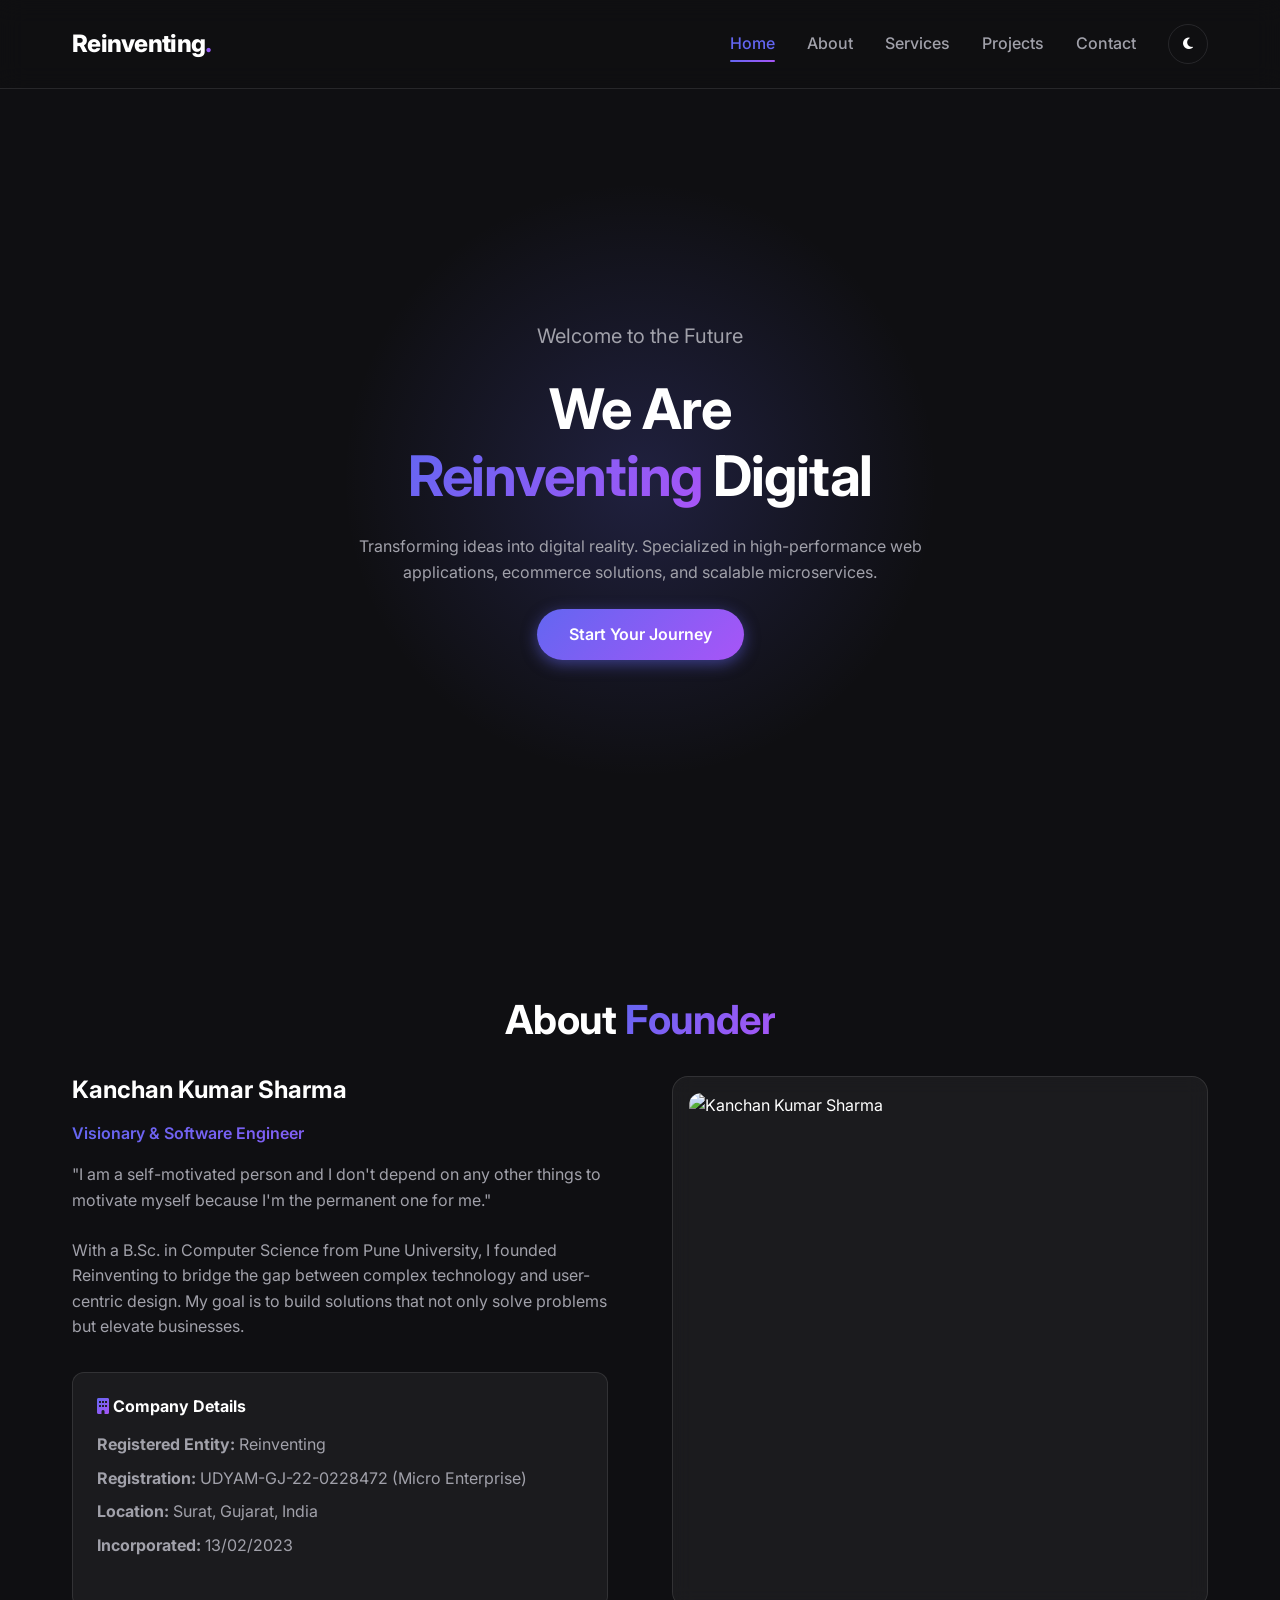
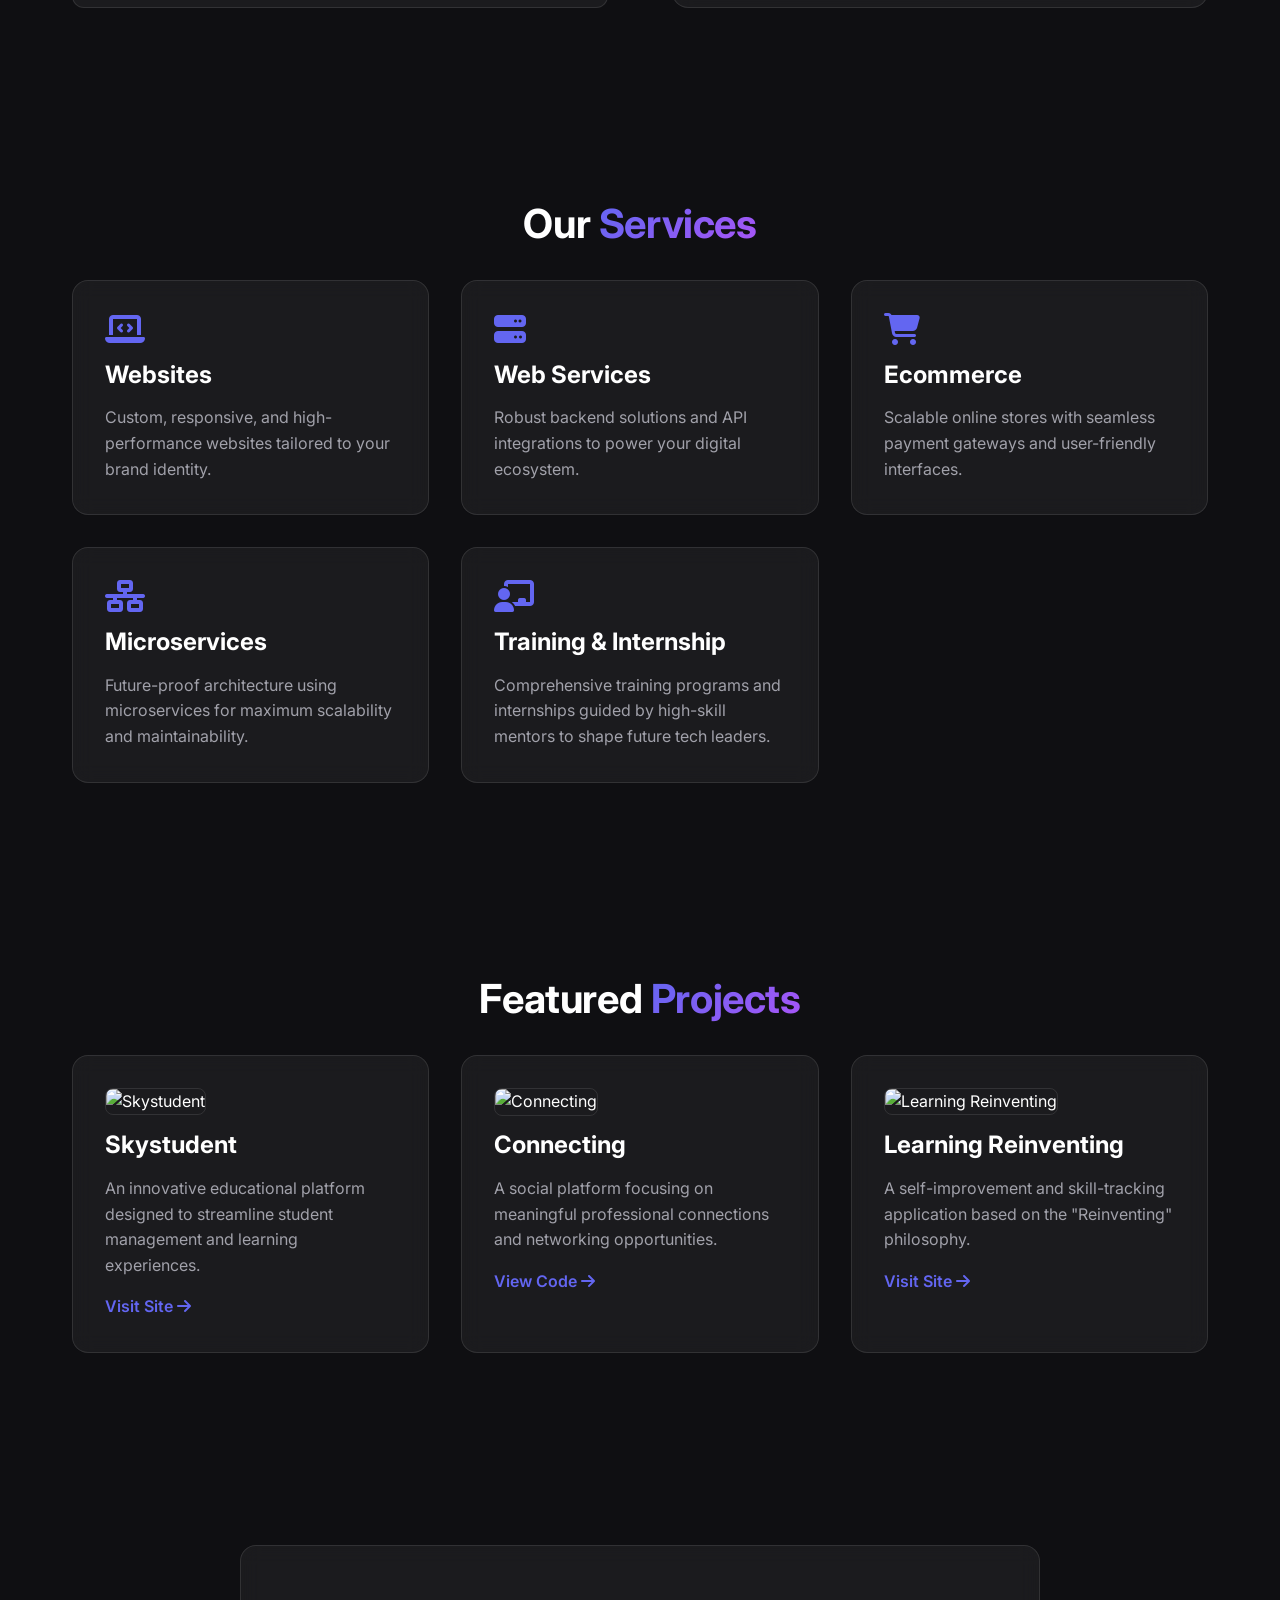
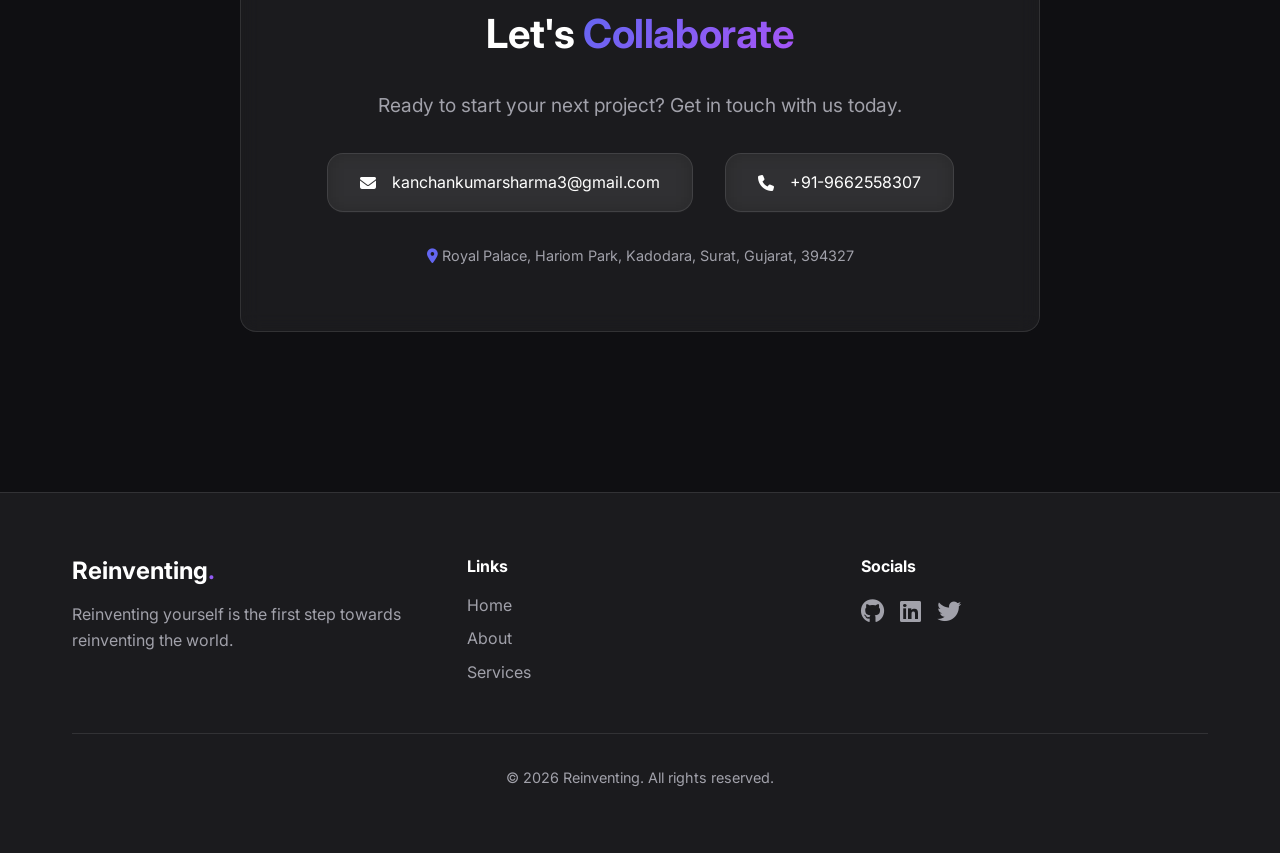
==== index.html @ d191ffe7 "Initial commit" ====
<!DOCTYPE html>
<html lang="en">

<head>
    <meta charset="UTF-8">
    <meta name="viewport" content="width=device-width, initial-scale=1.0">
    <title>Reinventing | Digital Innovation Services</title>
    <meta name="description"
        content="Reinventing - providing top-tier web services, ecommerce solutions, and microservices architecture.">
    <link rel="stylesheet" href="style.css">
    <!-- Google Fonts -->
    <link rel="preconnect" href="https://fonts.googleapis.com">
    <link rel="preconnect" href="https://fonts.gstatic.com" crossorigin>
    <link href="https://fonts.googleapis.com/css2?family=Inter:wght@300;400;600;700;800&display=swap" rel="stylesheet">
    <!-- Font Awesome for Icons -->
    <link rel="stylesheet" href="https://cdnjs.cloudflare.com/ajax/libs/font-awesome/6.4.0/css/all.min.css">
</head>

<body>

    <!-- Navigation -->
    <nav class="navbar">
        <div class="container nav-content">
            <a href="#" class="logo">Reinventing<span class="text-gradient">.</span></a>
            <div class="nav-links">
                <a href="#home">Home</a>
                <a href="#about">About</a>
                <a href="#services">Services</a>
                <a href="#projects">Projects</a>
                <a href="#contact">Contact</a>
                <button id="theme-toggle" class="theme-toggle" aria-label="Toggle Dark Mode">
                    <i class="fas fa-moon"></i>
                </button>
            </div>
        </div>
    </nav>

    <!-- Hero Section -->
    <section id="home" class="hero">
        <div class="container hero-content reveal">
            <span class="hero-subtitle">Welcome to the Future</span>
            <h1>We Are <br><span class="text-gradient">Reinventing</span> Digital</h1>
            <p style="color: var(--text-secondary); max-width: 600px; margin: 1.5rem auto;">
                Transforming ideas into digital reality. Specialized in high-performance web applications, ecommerce
                solutions, and scalable microservices.
            </p>
            <a href="#contact" class="btn">Start Your Journey</a>
        </div>
    </section>

    <!-- About Section -->
    <section id="about" class="section">
        <div class="container">
            <h2>About <span class="text-gradient">Founder</span></h2>
            <div class="about-content">
                <div class="about-text reveal">
                    <h3>Kanchan Kumar Sharma</h3>
                    <p class="text-gradient" style="font-weight: 600; margin-bottom: 1rem;">Visionary & Software
                        Engineer</p>
                    <p>
                        "I am a self-motivated person and I don't depend on any other things to motivate myself because
                        I'm the permanent one for me."
                    </p>
                    <p>
                        With a B.Sc. in Computer Science from Pune University, I founded Reinventing to bridge the gap
                        between complex technology and user-centric design. My goal is to build solutions that not only
                        solve problems but elevate businesses.
                    </p>

                    <div
                        style="margin-top: 2rem; padding: 1.5rem; background: var(--card-bg); border-radius: 12px; border: 1px solid var(--card-border);">
                        <h4 style="margin-bottom: 1rem;"><i class="fas fa-building text-gradient"></i> Company Details
                        </h4>
                        <p style="margin-bottom: 0.5rem;"><strong>Registered Entity:</strong> Reinventing</p>
                        <p style="margin-bottom: 0.5rem;"><strong>Registration:</strong> UDYAM-GJ-22-0228472 (Micro
                            Enterprise)</p>
                        <p style="margin-bottom: 0.5rem;"><strong>Location:</strong> Surat, Gujarat, India</p>
                        <p><strong>Incorporated:</strong> 13/02/2023</p>
                    </div>
                </div>
                <!-- Founder Image -->
                <div class="card reveal" style="padding: 1rem;">
                    <img src="https://portfolio.reinventing.in/images/kanchan.jpg" alt="Kanchan Kumar Sharma"
                        style="width: 100%; height: auto; border-radius: 12px;">
                </div>
            </div>
        </div>
    </section>

    <!-- Services Section -->
    <section id="services" class="section">
        <div class="container">
            <h2>Our <span class="text-gradient">Services</span></h2>
            <div class="grid">
                <div class="card reveal">
                    <i class="fas fa-laptop-code card-icon"></i>
                    <h3>Websites</h3>
                    <p style="color: var(--text-secondary);">
                        Custom, responsive, and high-performance websites tailored to your brand identity.
                    </p>
                </div>
                <div class="card reveal">
                    <i class="fas fa-server card-icon"></i>
                    <h3>Web Services</h3>
                    <p style="color: var(--text-secondary);">
                        Robust backend solutions and API integrations to power your digital ecosystem.
                    </p>
                </div>
                <div class="card reveal">
                    <i class="fas fa-shopping-cart card-icon"></i>
                    <h3>Ecommerce</h3>
                    <p style="color: var(--text-secondary);">
                        Scalable online stores with seamless payment gateways and user-friendly interfaces.
                    </p>
                </div>
                <div class="card reveal">
                    <i class="fas fa-network-wired card-icon"></i>
                    <h3>Microservices</h3>
                    <p style="color: var(--text-secondary);">
                        Future-proof architecture using microservices for maximum scalability and maintainability.
                    </p>
                </div>
                <div class="card reveal">
                    <i class="fas fa-chalkboard-teacher card-icon"></i>
                    <h3>Training & Internship</h3>
                    <p style="color: var(--text-secondary);">
                        Comprehensive training programs and internships guided by high-skill mentors to shape future
                        tech leaders.
                    </p>
                </div>
            </div>
        </div>
    </section>

    <!-- Projects Section -->
    <section id="projects" class="section">
        <div class="container">
            <h2>Featured <span class="text-gradient">Projects</span></h2>
            <div class="grid">
                <!-- Project 1 -->
                <div class="card reveal">
                    <img src="https://portfolio.reinventing.in/images/sky-student.png" alt="Skystudent"
                        class="projects-image">
                    <h3>Skystudent</h3>
                    <p style="color: var(--text-secondary); margin-bottom: 1rem;">
                        An innovative educational platform designed to streamline student management and learning
                        experiences.
                    </p>
                    <a href="https://www.skystudent.in/" target="_blank"
                        style="color: var(--primary-color); font-weight: 600;">Visit Site <i
                            class="fas fa-arrow-right"></i></a>
                </div>

                <!-- Project 2 -->
                <div class="card reveal">
                    <img src="https://portfolio.reinventing.in/images/connecting.png" alt="Connecting"
                        class="projects-image">
                    <h3>Connecting</h3>
                    <p style="color: var(--text-secondary); margin-bottom: 1rem;">
                        A social platform focusing on meaningful professional connections and networking opportunities.
                    </p>
                    <a href="https://github.com/kanchansketch" target="_blank"
                        style="color: var(--primary-color); font-weight: 600;">View Code <i
                            class="fas fa-arrow-right"></i></a>
                </div>

                <!-- Project 3 -->
                <div class="card reveal">
                    <img src="https://portfolio.reinventing.in/images/learning-reinventing.png"
                        alt="Learning Reinventing" class="projects-image">
                    <h3>Learning Reinventing</h3>
                    <p style="color: var(--text-secondary); margin-bottom: 1rem;">
                        A self-improvement and skill-tracking application based on the "Reinventing" philosophy.
                    </p>
                    <a href="https://angular.reinventing.in/" target="_blank"
                        style="color: var(--primary-color); font-weight: 600;">Visit Site <i
                            class="fas fa-arrow-right"></i></a>
                </div>
            </div>
        </div>
    </section>

    <!-- Contact Section -->
    <section id="contact" class="section">
        <div class="container">
            <div class="card reveal" style="text-align: center; max-width: 800px; margin: 0 auto; padding: 4rem 2rem;">
                <h2>Let's <span class="text-gradient">Collaborate</span></h2>
                <p style="color: var(--text-secondary); margin-bottom: 2rem; font-size: 1.2rem;">
                    Ready to start your next project? Get in touch with us today.
                </p>

                <div style="display: flex; flex-wrap: wrap; justify-content: center; gap: 2rem; margin-bottom: 2rem;">
                    <a href="mailto:kanchankumarsharma3@gmail.com" class="card"
                        style="padding: 1rem 2rem; display: flex; align-items: center; gap: 1rem;">
                        <i class="fas fa-envelope"></i> kanchankumarsharma3@gmail.com
                    </a>
                    <a href="tel:+919662558307" class="card"
                        style="padding: 1rem 2rem; display: flex; align-items: center; gap: 1rem;">
                        <i class="fas fa-phone"></i> +91-9662558307
                    </a>
                </div>

                <p style="color: var(--text-secondary); font-size: 0.9rem;">
                    <i class="fas fa-map-marker-alt" style="color: var(--primary-color);"></i>
                    Royal Palace, Hariom Park, Kadodara, Surat, Gujarat, 394327
                </p>
            </div>
        </div>
    </section>

    <footer>
        <div class="container">
            <div class="footer-content">
                <div>
                    <h3 style="margin-bottom: 1rem;">Reinventing<span class="text-gradient">.</span></h3>
                    <p style="color: var(--text-secondary);">
                        Reinventing yourself is the first step towards reinventing the world.
                    </p>
                </div>
                <div>
                    <h4>Links</h4>
                    <ul style="color: var(--text-secondary); display: flex; flex-direction: column; gap: 0.5rem;">
                        <li><a href="#home">Home</a></li>
                        <li><a href="#about">About</a></li>
                        <li><a href="#services">Services</a></li>
                    </ul>
                </div>
                <div>
                    <h4>Socials</h4>
                    <div style="display: flex; gap: 1rem;">
                        <a href="https://github.com/kanchansketch" target="_blank"
                            style="font-size: 1.5rem; color: var(--text-secondary);"><i class="fab fa-github"></i></a>
                        <a href="#" style="font-size: 1.5rem; color: var(--text-secondary);"><i
                                class="fab fa-linkedin"></i></a>
                        <a href="#" style="font-size: 1.5rem; color: var(--text-secondary);"><i
                                class="fab fa-twitter"></i></a>
                    </div>
                </div>
            </div>
            <div class="footer-bottom">
                <p>&copy; 2026 Reinventing. All rights reserved.</p>
            </div>
        </div>
    </footer>

    <script src="script.js"></script>
</body>

</html>
---- style.css ----
/* Premium Dark Theme Variables */
:root {
    --bg-color: #0f0f12;
    --card-bg: rgba(255, 255, 255, 0.05);
    --card-border: rgba(255, 255, 255, 0.1);
    --primary-color: #6366f1;
    --primary-glow: rgba(99, 102, 241, 0.5);
    --text-primary: #ffffff;
    --text-secondary: #a1a1aa;
    --accent-gradient: linear-gradient(135deg, #6366f1 0%, #a855f7 100%);
    --glass-blur: blur(12px);
    --transition: all 0.3s cubic-bezier(0.4, 0, 0.2, 1);
    --nav-bg: rgba(15, 15, 18, 0.8);
}

/* Light Theme Variables */
.light-mode {
    --bg-color: #f8fafc;
    --card-bg: rgba(255, 255, 255, 0.8);
    --card-border: rgba(0, 0, 0, 0.05);
    --primary-color: #4f46e5;
    --primary-glow: rgba(79, 70, 229, 0.2);
    --text-primary: #1e293b;
    --text-secondary: #64748b;
    --nav-bg: rgba(255, 255, 255, 0.85);
    --accent-gradient: linear-gradient(135deg, #4f46e5 0%, #9333ea 100%);
}

.light-mode .card {
    box-shadow: 0 4px 6px -1px rgba(0, 0, 0, 0.05);
}

/* Reset & Base Styles */
* {
    margin: 0;
    padding: 0;
    box-sizing: border-box;
}

body {
    background-color: var(--bg-color);
    color: var(--text-primary);
    font-family: 'Inter', system-ui, -apple-system, sans-serif;
    line-height: 1.6;
    overflow-x: hidden;
    transition: background-color 0.3s ease, color 0.3s ease;
}

/* Typography */
h1,
h2,
h3,
h4,
h5,
h6 {
    font-weight: 700;
    line-height: 1.2;
    margin-bottom: 1rem;
    color: var(--text-primary);
}

h1 {
    font-size: 3.5rem;
    letter-spacing: -0.02em;
}

h2 {
    font-size: 2.5rem;
    letter-spacing: -0.01em;
    margin-bottom: 2rem;
    text-align: center;
}

h3 {
    font-size: 1.5rem;
}

a {
    text-decoration: none;
    color: inherit;
    transition: var(--transition);
}

ul {
    list-style: none;
}

/* Utilities */
.container {
    max-width: 1200px;
    margin: 0 auto;
    padding: 0 2rem;
}

.section {
    padding: 6rem 0;
}

.text-gradient {
    background: var(--accent-gradient);
    -webkit-background-clip: text;
    -webkit-text-fill-color: transparent;
    background-clip: text;
}

.btn {
    display: inline-block;
    padding: 0.8rem 2rem;
    border-radius: 50px;
    background: var(--accent-gradient);
    color: white;
    font-weight: 600;
    border: none;
    cursor: pointer;
    box-shadow: 0 4px 15px var(--primary-glow);
    transition: var(--transition);
}

.btn:hover {
    transform: translateY(-2px);
    box-shadow: 0 8px 25px var(--primary-glow);
}

/* Navbar */
.navbar {
    position: fixed;
    top: 0;
    left: 0;
    width: 100%;
    padding: 1.5rem 0;
    z-index: 1000;
    backdrop-filter: var(--glass-blur);
    background: var(--nav-bg);
    border-bottom: 1px solid var(--card-border);
    transition: all 0.3s ease;
}

.navbar.scrolled {
    padding: 1rem 0;
    background: var(--nav-bg);
    box-shadow: 0 4px 20px -5px rgba(0, 0, 0, 0.1);
}

.nav-content {
    display: flex;
    justify-content: space-between;
    align-items: center;
}

.logo {
    font-size: 1.5rem;
    font-weight: 800;
    letter-spacing: -0.03em;
}

.nav-links {
    display: flex;
    gap: 2rem;
    align-items: center;
}

.nav-links a {
    color: var(--text-secondary);
    font-weight: 500;
    position: relative;
}

.nav-links a:hover,
.nav-links a.active {
    color: var(--primary-color);
}

/* Active Link Indicator */
.nav-links a.active::after {
    content: '';
    position: absolute;
    bottom: -5px;
    left: 0;
    width: 100%;
    height: 2px;
    background: var(--accent-gradient);
    border-radius: 2px;
}

/* Theme Toggle Button */
.theme-toggle {
    background: transparent;
    border: 1px solid var(--card-border);
    color: var(--text-primary);
    width: 40px;
    height: 40px;
    border-radius: 50%;
    display: flex;
    align-items: center;
    justify-content: center;
    cursor: pointer;
    transition: var(--transition);
}

.theme-toggle:hover {
    background: var(--card-bg);
    border-color: var(--primary-color);
}

/* Hero Section */
.hero {
    min-height: 100vh;
    display: flex;
    align-items: center;
    justify-content: center;
    text-align: center;
    position: relative;
    padding-top: 5rem;
}

.hero::before {
    content: '';
    position: absolute;
    top: 20%;
    left: 50%;
    transform: translateX(-50%);
    width: 600px;
    height: 600px;
    background: radial-gradient(circle, var(--primary-glow) 0%, transparent 70%);
    opacity: 0.4;
    z-index: -1;
    pointer-events: none;
}

.hero-subtitle {
    font-size: 1.25rem;
    color: var(--text-secondary);
    margin-bottom: 1.5rem;
    display: block;
}

/* Cards Grid */
.grid {
    display: grid;
    grid-template-columns: repeat(auto-fit, minmax(300px, 1fr));
    gap: 2rem;
}

.card {
    background: var(--card-bg);
    border: 1px solid var(--card-border);
    padding: 2rem;
    border-radius: 16px;
    transition: var(--transition);
    height: 100%;
    backdrop-filter: blur(10px);
}

.card:hover {
    transform: translateY(-5px);
    border-color: var(--primary-color);
    box-shadow: 0 10px 30px -10px rgba(0, 0, 0, 0.1);
}

.card-icon {
    font-size: 2rem;
    margin-bottom: 1rem;
    color: var(--primary-color);
}

/* Project Images */
.projects-image {
    width: 100%;
    height: 200px;
    object-fit: cover;
    border-radius: 8px;
    margin-bottom: 1rem;
    border: 1px solid var(--card-border);
}

/* About Section */
.about-content {
    display: grid;
    grid-template-columns: 1fr 1fr;
    gap: 4rem;
    align-items: center;
}

.about-text p {
    margin-bottom: 1.5rem;
    color: var(--text-secondary);
}

.stats-grid {
    display: grid;
    grid-template-columns: repeat(2, 1fr);
    gap: 1.5rem;
    margin-top: 2rem;
}

.stat-item h4 {
    font-size: 2.5rem;
    margin-bottom: 0.5rem;
}

/* footer */
footer {
    border-top: 1px solid var(--card-border);
    padding: 4rem 0;
    margin-top: 4rem;
    background: var(--card-bg);
}

.footer-content {
    display: grid;
    grid-template-columns: repeat(auto-fit, minmax(200px, 1fr));
    gap: 3rem;
    margin-bottom: 3rem;
}

.footer-bottom {
    text-align: center;
    padding-top: 2rem;
    border-top: 1px solid var(--card-border);
    color: var(--text-secondary);
    font-size: 0.9rem;
}

/* Animations */
.reveal {
    opacity: 0;
    transform: translateY(30px);
    transition: all 0.8s ease-out;
}

.reveal.active {
    opacity: 1;
    transform: translateY(0);
}

/* Mobile Responsiveness */
@media (max-width: 768px) {
    h1 {
        font-size: 2.5rem;
    }

    h2 {
        font-size: 2rem;
    }

    .about-content {
        grid-template-columns: 1fr;
    }

    .nav-links {
        display: none;
        /* Add toggle later if needed */
    }
}
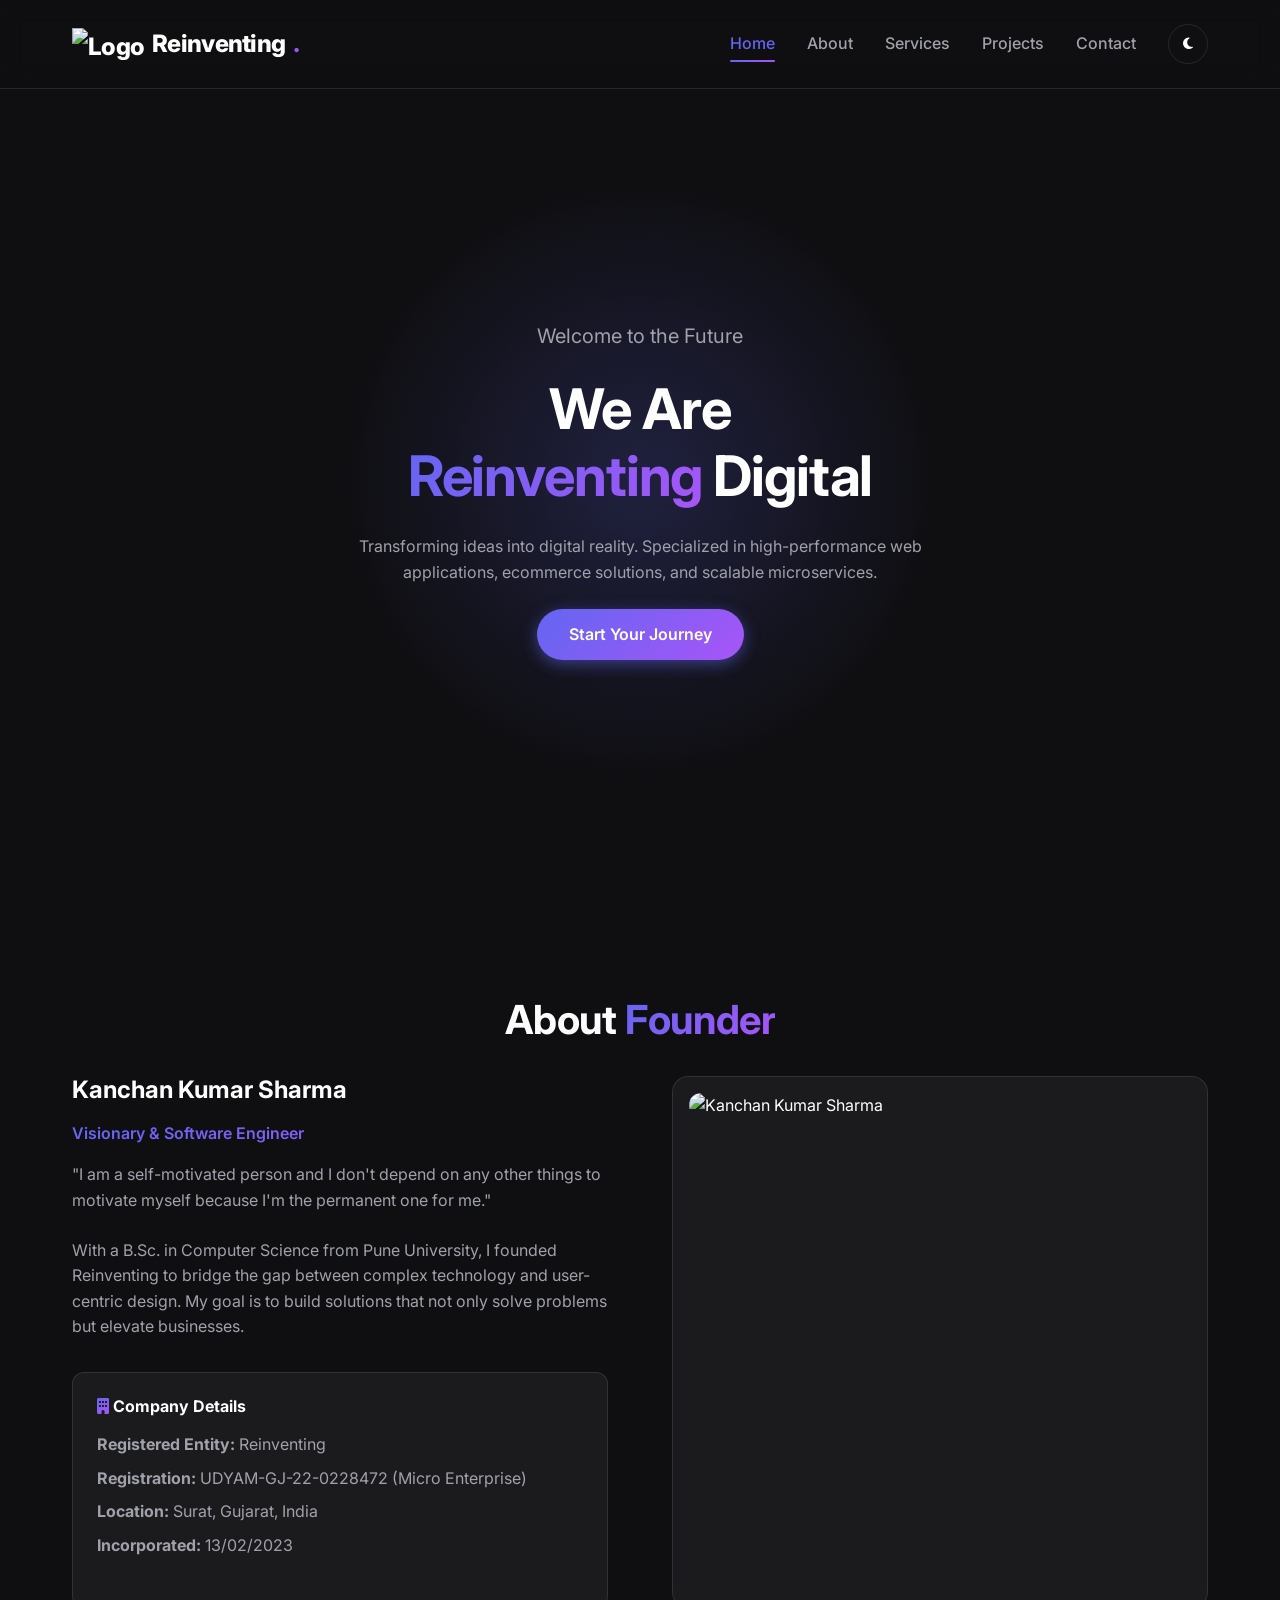
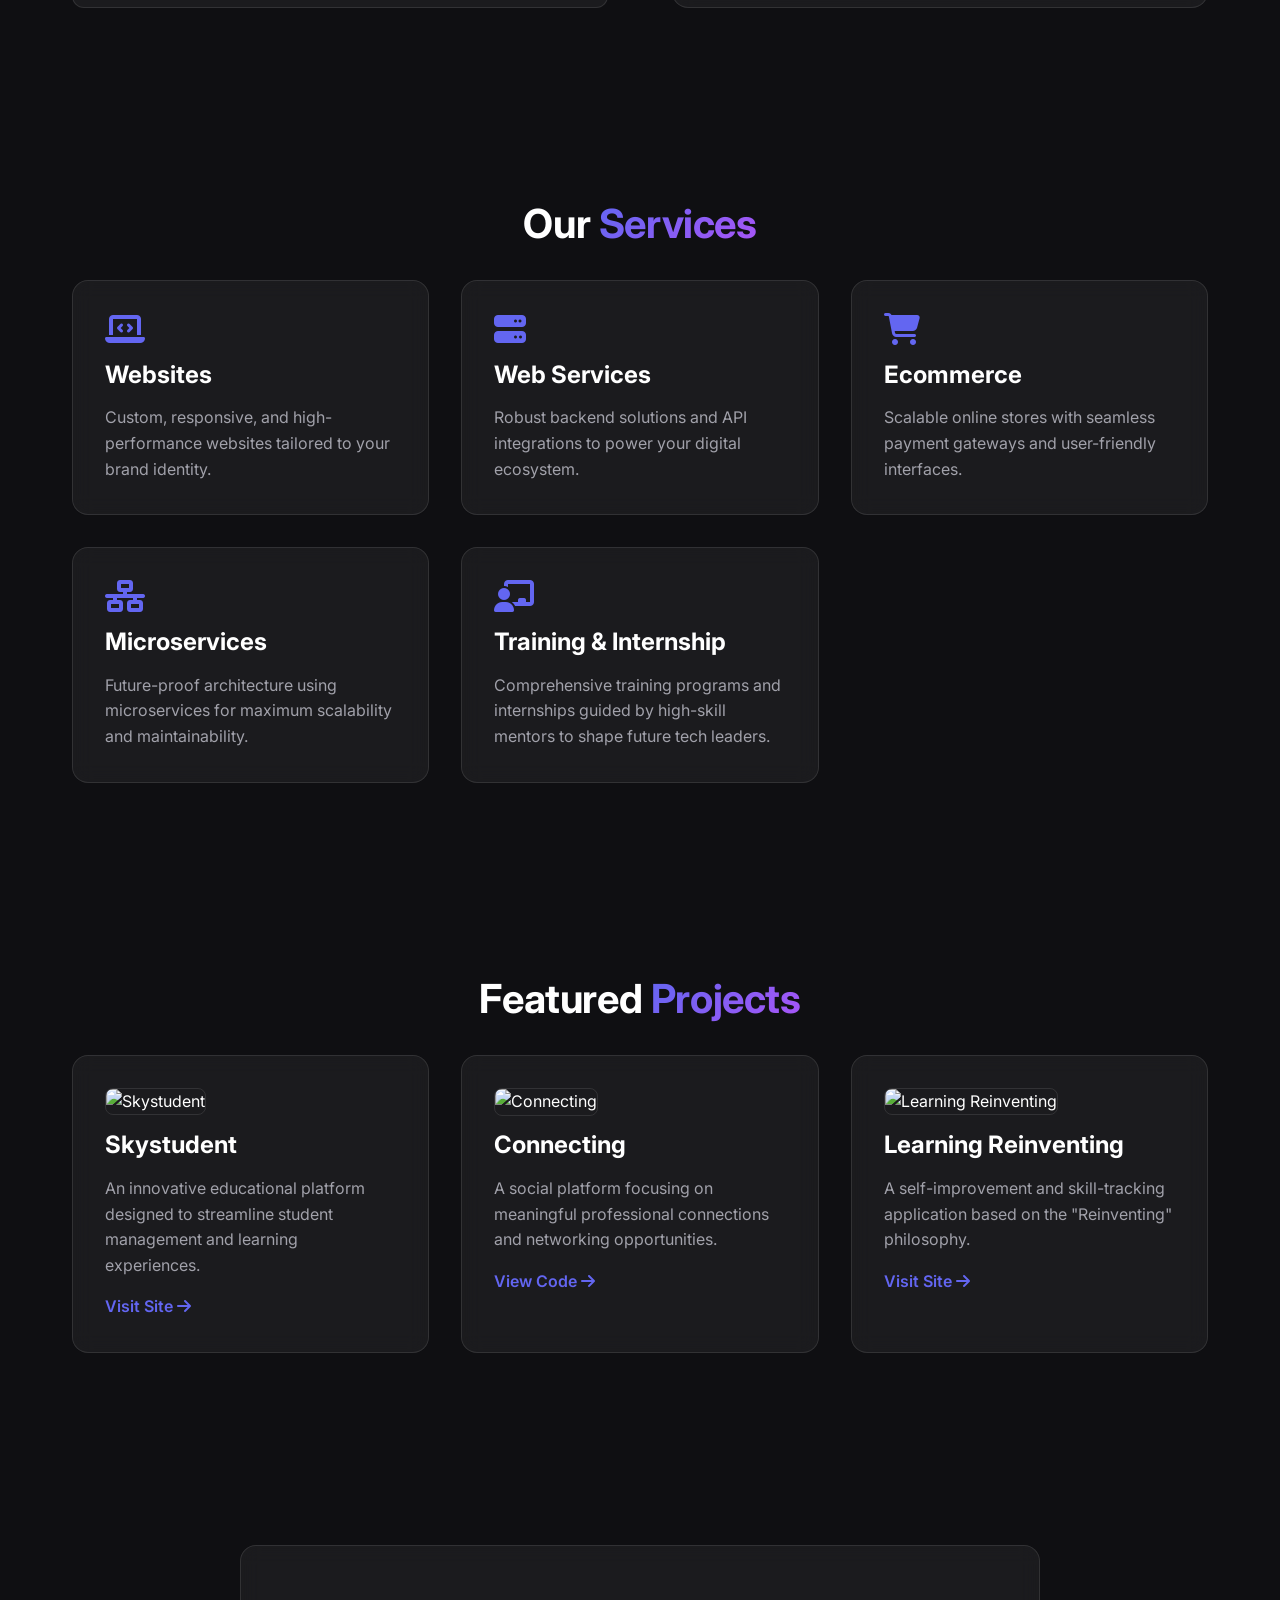
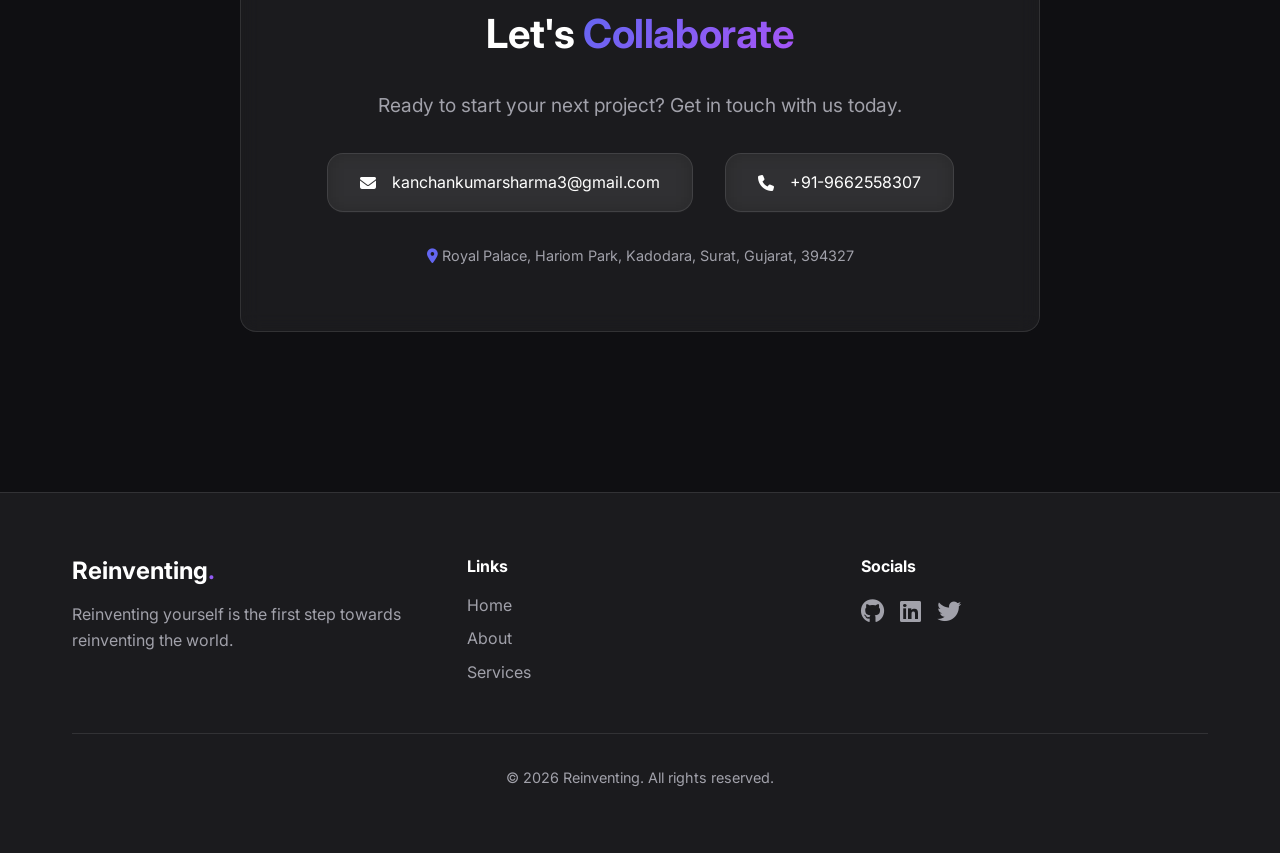
==== commit c64f6eaa: "Add portfolio logo" ====
--- a/index.html
+++ b/index.html
@@ -21,7 +21,10 @@
     <!-- Navigation -->
     <nav class="navbar">
         <div class="container nav-content">
-            <a href="#" class="logo">Reinventing<span class="text-gradient">.</span></a>
+            <a href="#" class="logo" style="display: flex; align-items: center; gap: 8px;">
+                <img src="https://img.icons8.com/color/48/000000/mind-map.png" alt="Logo" style="height: 32px;">
+                Reinventing<span class="text-gradient">.</span>
+            </a>
             <div class="nav-links">
                 <a href="#home">Home</a>
                 <a href="#about">About</a>
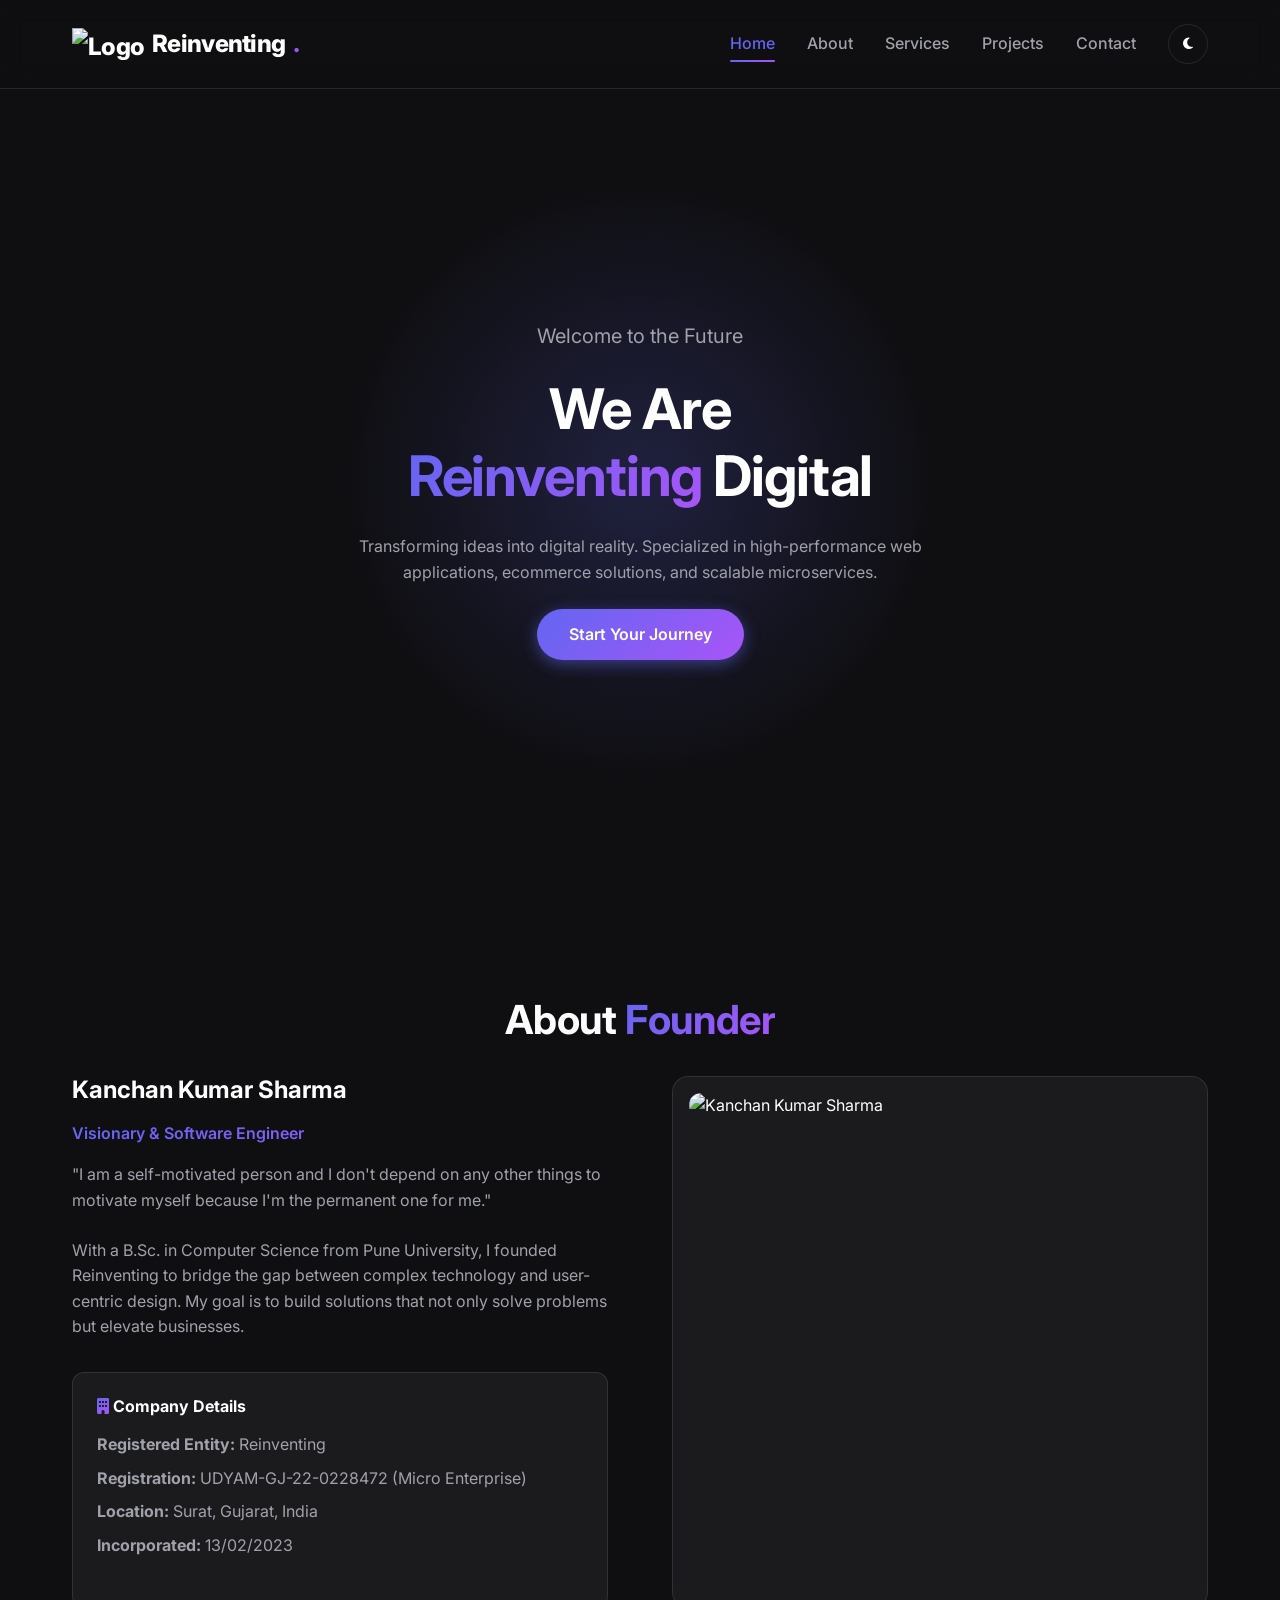
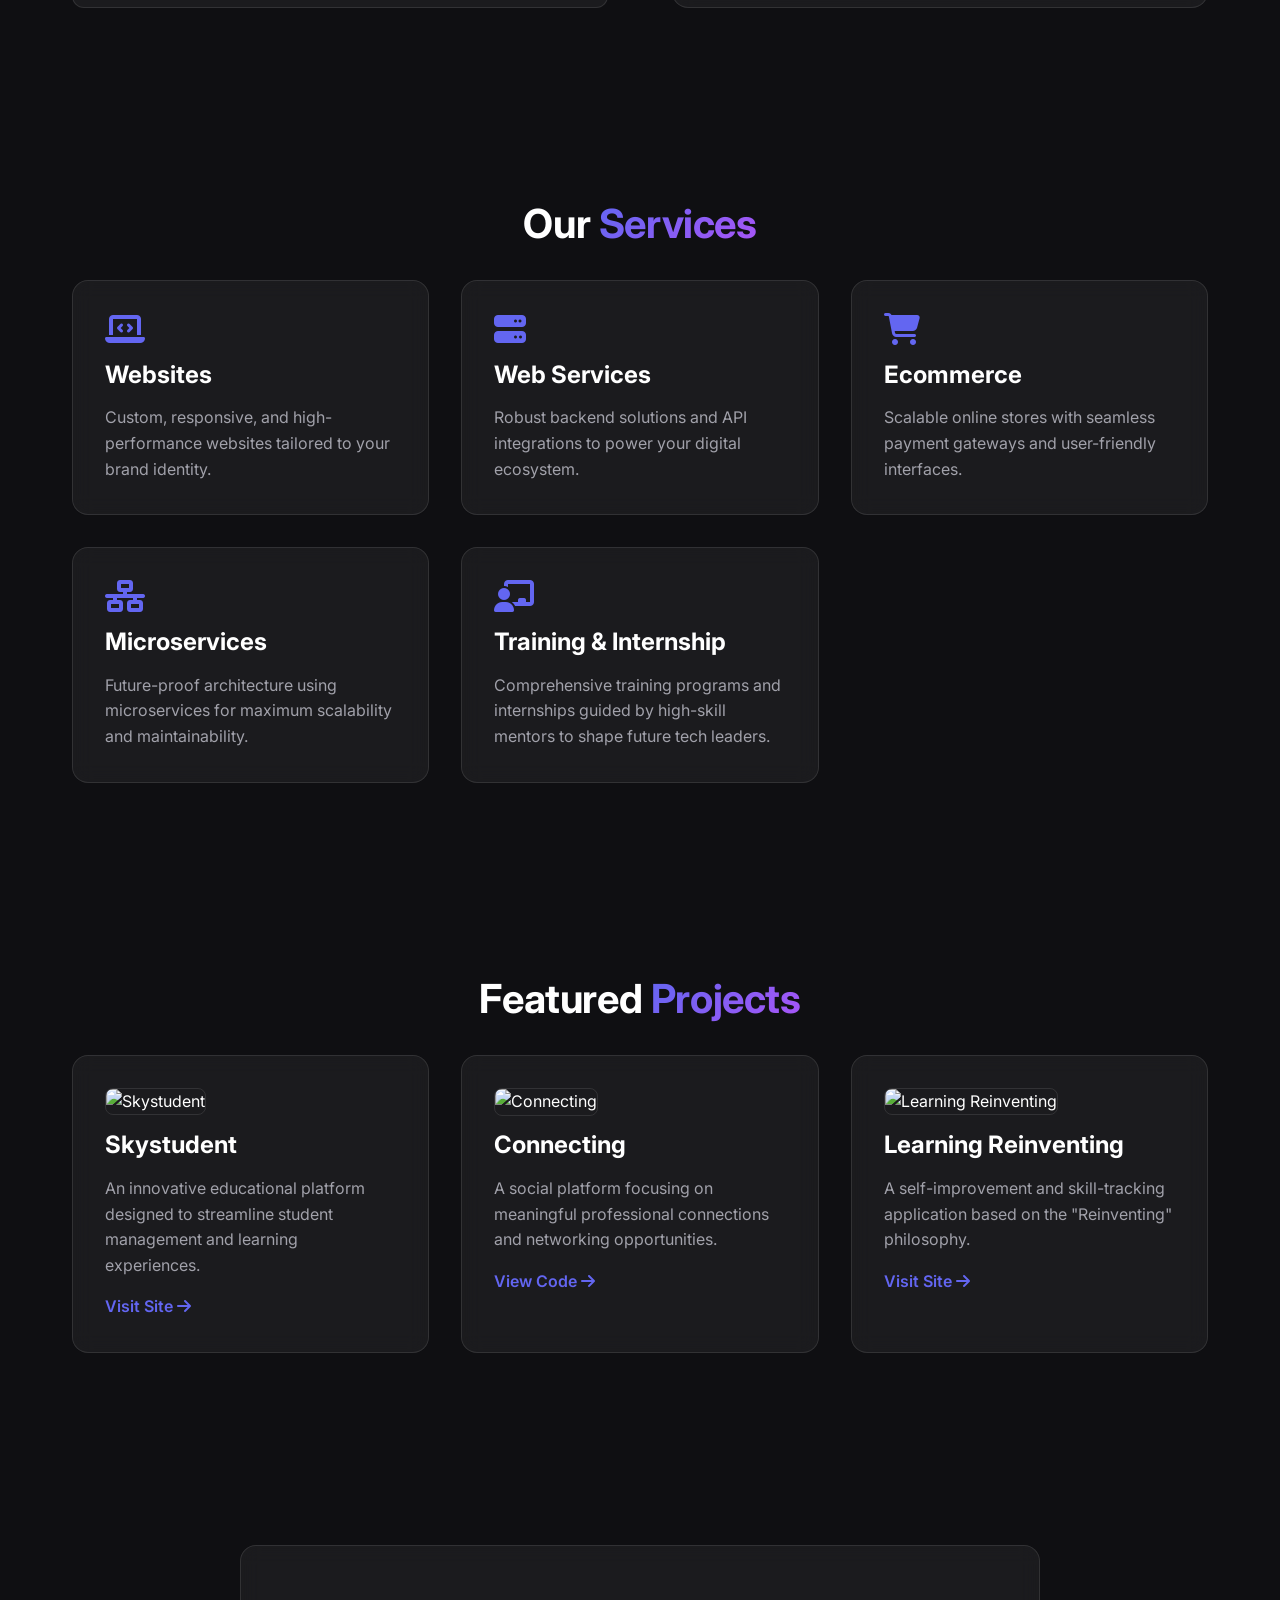
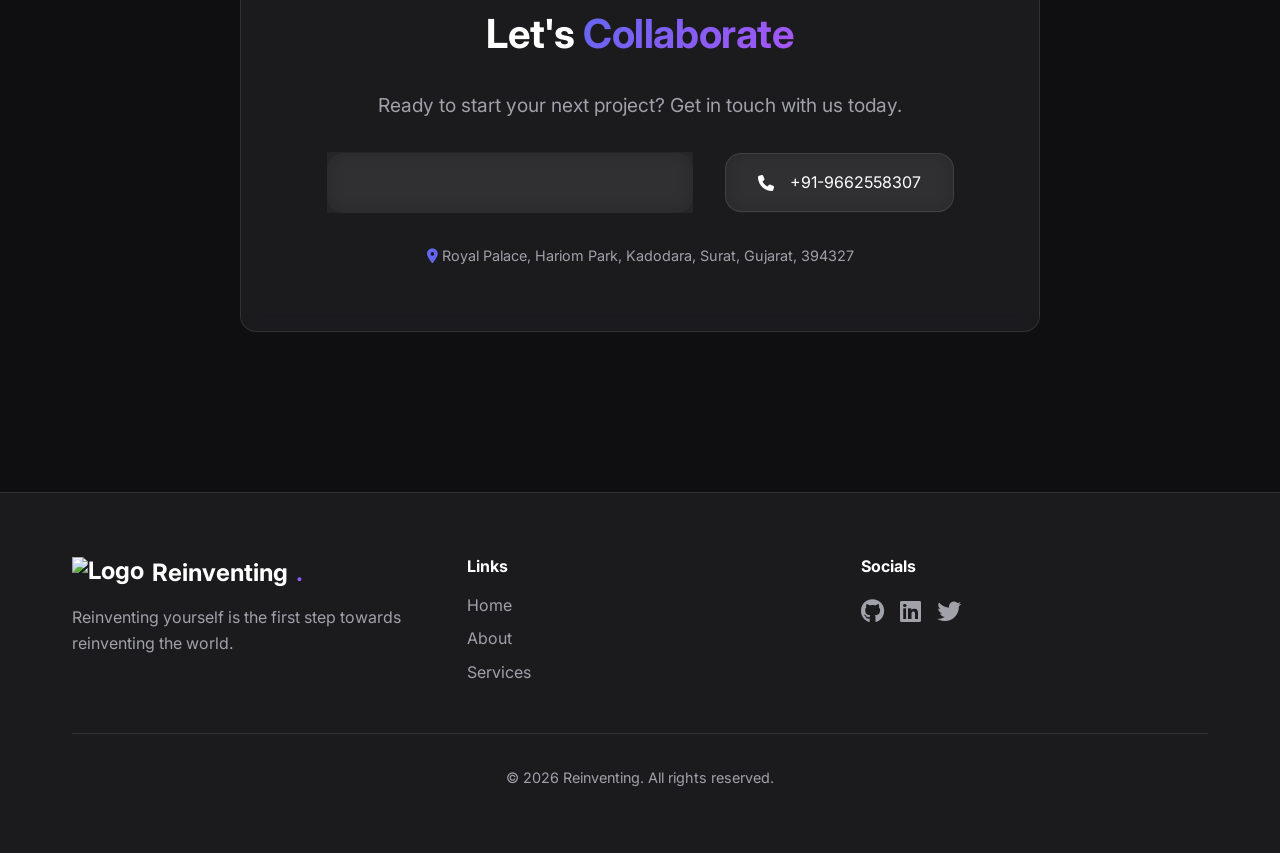
==== commit 702eb1a6: "Updated logo" ====
--- a/index.html
+++ b/index.html
@@ -5,6 +5,7 @@
     <meta charset="UTF-8">
     <meta name="viewport" content="width=device-width, initial-scale=1.0">
     <title>Reinventing | Digital Innovation Services</title>
+    <link rel="icon" href="https://img.icons8.com/color/48/000000/mind-map.png">
     <meta name="description"
         content="Reinventing - providing top-tier web services, ecommerce solutions, and microservices architecture.">
     <link rel="stylesheet" href="style.css">
@@ -215,7 +216,10 @@
         <div class="container">
             <div class="footer-content">
                 <div>
-                    <h3 style="margin-bottom: 1rem;">Reinventing<span class="text-gradient">.</span></h3>
+                    <h3 style="margin-bottom: 1rem; display: flex; align-items: center; gap: 8px;">
+                        <img src="https://img.icons8.com/color/48/000000/mind-map.png" alt="Logo" style="height: 32px;">
+                        Reinventing<span class="text-gradient">.</span>
+                    </h3>
                     <p style="color: var(--text-secondary);">
                         Reinventing yourself is the first step towards reinventing the world.
                     </p>
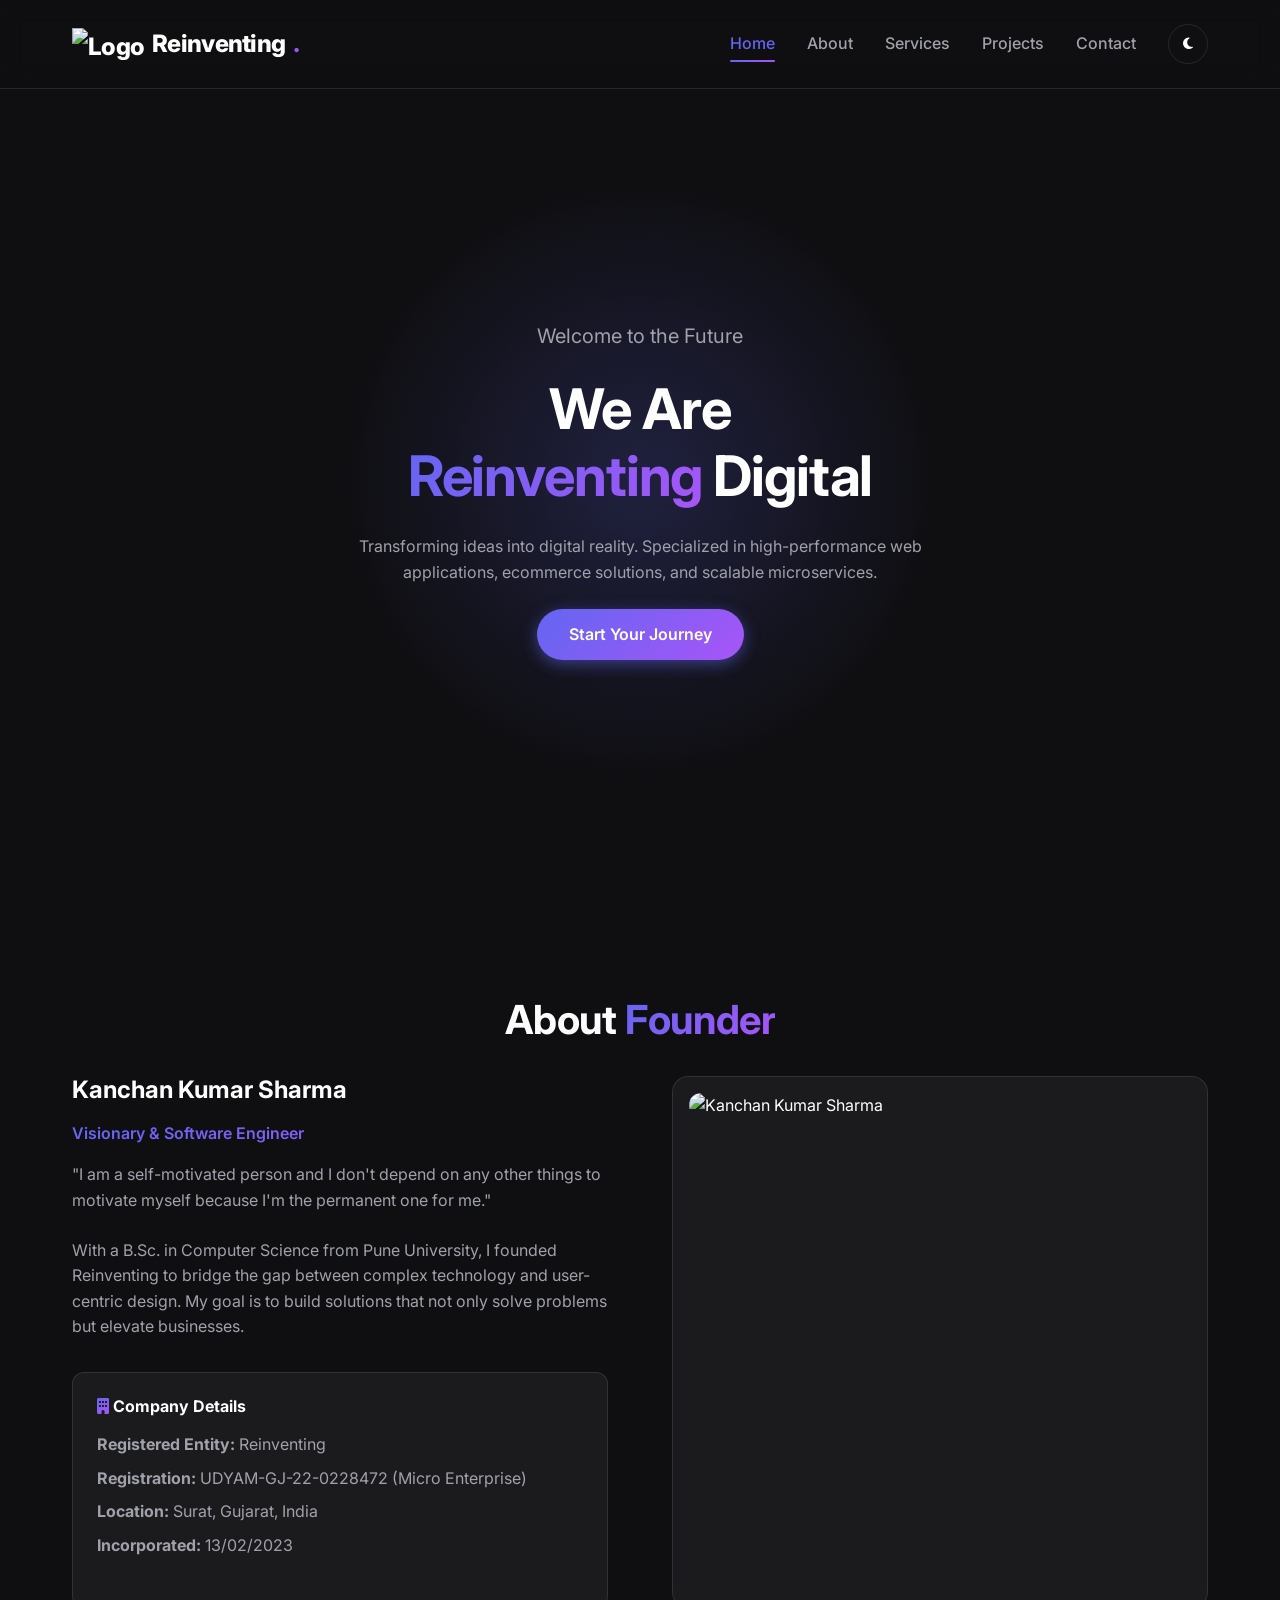
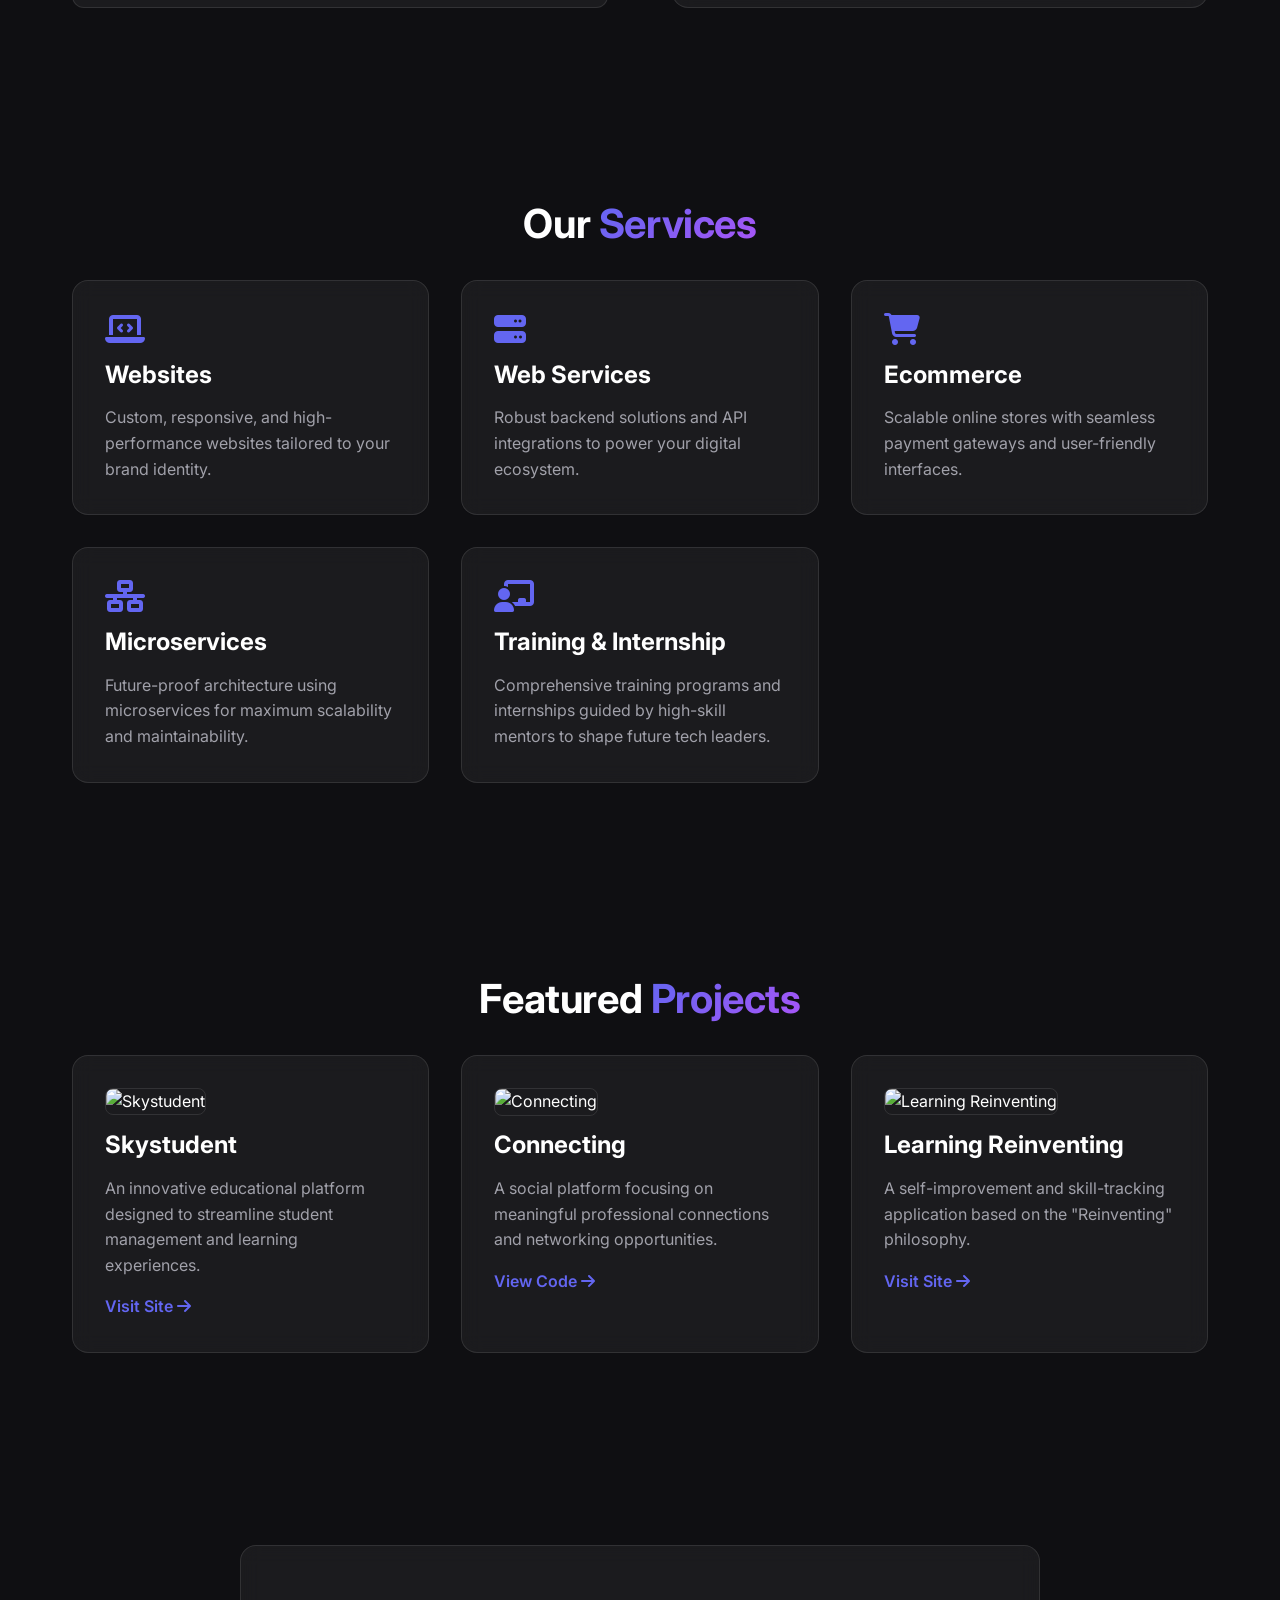
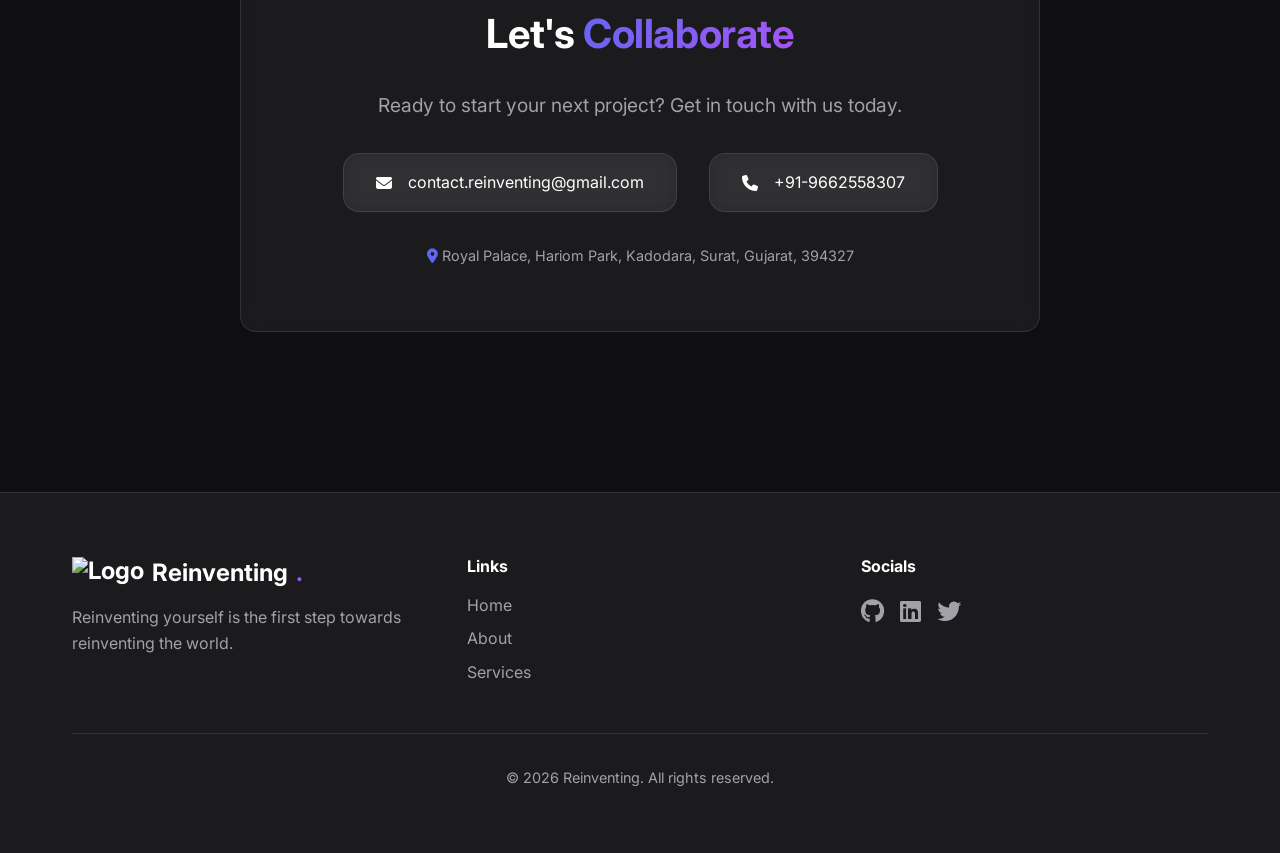
==== commit 6a5efa18: "Updated email" ====
--- a/index.html
+++ b/index.html
@@ -194,9 +194,9 @@
                 </p>
 
                 <div style="display: flex; flex-wrap: wrap; justify-content: center; gap: 2rem; margin-bottom: 2rem;">
-                    <a href="mailto:kanchankumarsharma3@gmail.com" class="card"
+                    <a href="mailto:contact.reinventing@gmail.com" class="card"
                         style="padding: 1rem 2rem; display: flex; align-items: center; gap: 1rem;">
-                        <i class="fas fa-envelope"></i> kanchankumarsharma3@gmail.com
+                        <i class="fas fa-envelope"></i> contact.reinventing@gmail.com
                     </a>
                     <a href="tel:+919662558307" class="card"
                         style="padding: 1rem 2rem; display: flex; align-items: center; gap: 1rem;">
